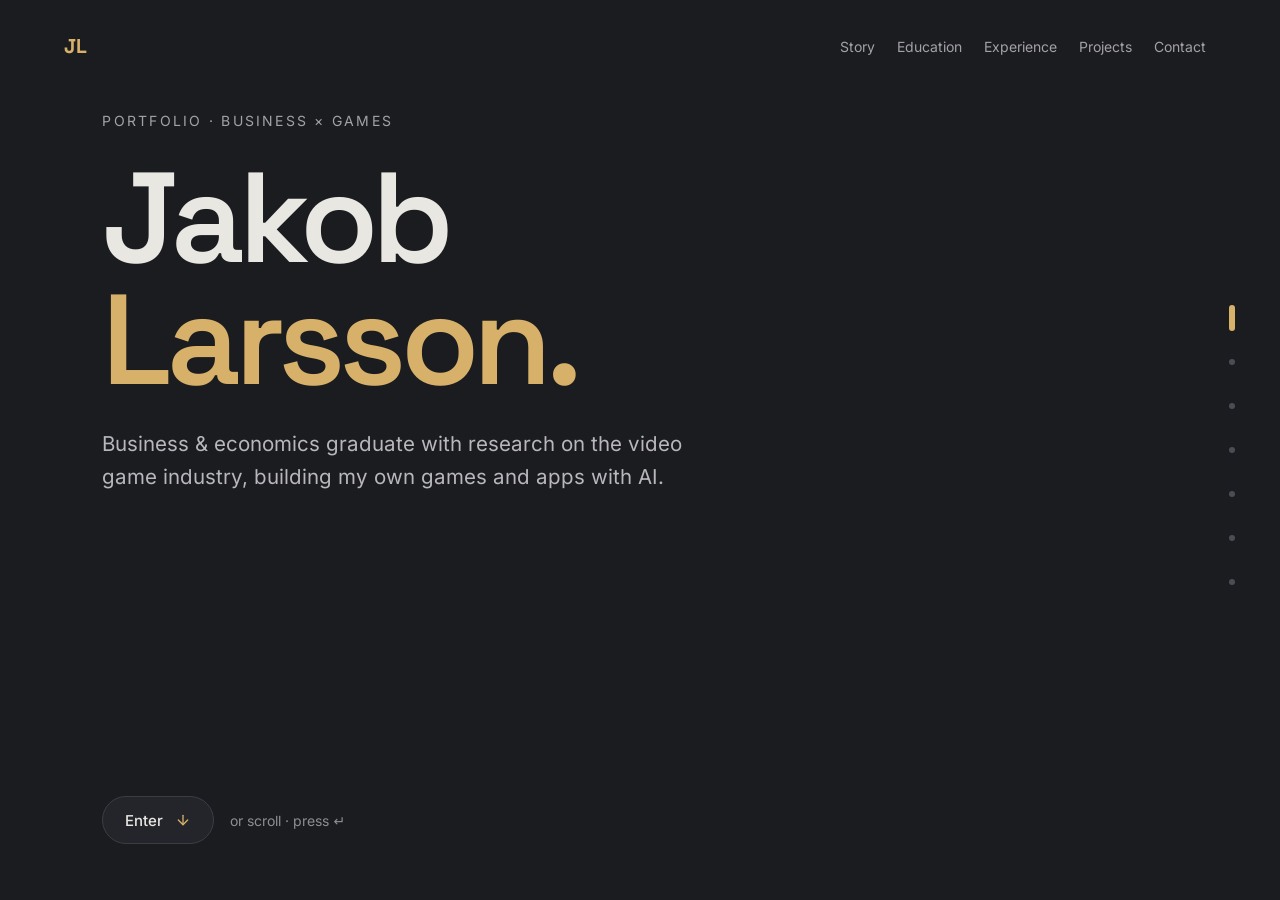
==== portfolio.html @ 7e0cc9ab "deploy: publish runtime website" ====
<!doctype html>
<html lang="en">
<head>
<meta charset="utf-8">
<meta name="viewport" content="width=device-width, initial-scale=1">
<meta name="description" content="Jakob Larsson — Business, economics and games. Research, experience and AI-assisted game and app projects.">
<title>Jakob Larsson — Portfolio</title>
<link rel="icon" href="data:,">
<script>if(new URLSearchParams(location.search).get('from')==='game'||location.hash==='#from-game')document.documentElement.classList.add('from-game');</script>
<link rel="stylesheet" href="./css/portfolio.css">
<script type="module" src="./js/portfolio.js"></script>
</head>
<body>
<main class="pf-root" id="portfolio" tabindex="-1" aria-label="Jakob Larsson portfolio">

<header style="position: absolute; top: 0; left: 0; right: 0; z-index: 3; display: flex; justify-content: space-between; align-items: center; flex-wrap: wrap; gap: 8px 16px; padding: 24px clamp(24px, 5vw, 72px); background: linear-gradient(#1B1C20 55%, rgba(27,28,32,0))">
<button class="pf-nav" data-go="0" aria-label="Go to homepage" style="background: none; border: 0; padding: 8px 0; min-height: 44px; cursor: pointer; font-family: 'Space Grotesk', sans-serif; font-weight: 700; font-size: 20px; letter-spacing: -0.02em; color: #D7B06A">JL</button>
<nav style="display: flex; gap: 2px; flex-wrap: wrap">

<button class="pf-nav" data-go="1" style="background: none; border: 0; padding: 12px 10px; min-height: 44px; cursor: pointer; font-family: Inter, sans-serif; font-size: 14px; color: #A3A1A8; transition: color .3s">Story</button>

<button class="pf-nav" data-go="2" style="background: none; border: 0; padding: 12px 10px; min-height: 44px; cursor: pointer; font-family: Inter, sans-serif; font-size: 14px; color: #A3A1A8; transition: color .3s">Education</button>

<button class="pf-nav" data-go="4" style="background: none; border: 0; padding: 12px 10px; min-height: 44px; cursor: pointer; font-family: Inter, sans-serif; font-size: 14px; color: #A3A1A8; transition: color .3s">Experience</button>

<button class="pf-nav" data-go="5" style="background: none; border: 0; padding: 12px 10px; min-height: 44px; cursor: pointer; font-family: Inter, sans-serif; font-size: 14px; color: #A3A1A8; transition: color .3s">Projects</button>

<button class="pf-nav" data-go="6" style="background: none; border: 0; padding: 12px 10px; min-height: 44px; cursor: pointer; font-family: Inter, sans-serif; font-size: 14px; color: #A3A1A8; transition: color .3s">Contact</button>

</nav>
</header>

<div style="position: absolute; right: clamp(8px, 2vw, 32px); top: 50%; transform: translateY(-50%); z-index: 3; display: flex; flex-direction: column">

<button class="pf-dot" aria-label="Go to Home" data-go="0" style="width: 44px; height: 44px; background: none; border: 0; cursor: pointer; display: flex; align-items: center; justify-content: center; padding: 0">
<span style="display: block; width: 6px; border-radius: 3px; height: 26px; background: #D7B06A; transition: height .4s ease, background .4s ease"></span>
</button>

<button class="pf-dot" aria-label="Go to My story" data-go="1" style="width: 44px; height: 44px; background: none; border: 0; cursor: pointer; display: flex; align-items: center; justify-content: center; padding: 0">
<span style="display: block; width: 6px; border-radius: 3px; height: 6px; background: #4A4D55; transition: height .4s ease, background .4s ease"></span>
</button>

<button class="pf-dot" aria-label="Go to Education" data-go="2" style="width: 44px; height: 44px; background: none; border: 0; cursor: pointer; display: flex; align-items: center; justify-content: center; padding: 0">
<span style="display: block; width: 6px; border-radius: 3px; height: 6px; background: #4A4D55; transition: height .4s ease, background .4s ease"></span>
</button>

<button class="pf-dot" aria-label="Go to Bachelor’s thesis" data-go="3" style="width: 44px; height: 44px; background: none; border: 0; cursor: pointer; display: flex; align-items: center; justify-content: center; padding: 0">
<span style="display: block; width: 6px; border-radius: 3px; height: 6px; background: #4A4D55; transition: height .4s ease, background .4s ease"></span>
</button>

<button class="pf-dot" aria-label="Go to Experience" data-go="4" style="width: 44px; height: 44px; background: none; border: 0; cursor: pointer; display: flex; align-items: center; justify-content: center; padding: 0">
<span style="display: block; width: 6px; border-radius: 3px; height: 6px; background: #4A4D55; transition: height .4s ease, background .4s ease"></span>
</button>

<button class="pf-dot" aria-label="Go to Projects" data-go="5" style="width: 44px; height: 44px; background: none; border: 0; cursor: pointer; display: flex; align-items: center; justify-content: center; padding: 0">
<span style="display: block; width: 6px; border-radius: 3px; height: 6px; background: #4A4D55; transition: height .4s ease, background .4s ease"></span>
</button>

<button class="pf-dot" aria-label="Go to Contact" data-go="6" style="width: 44px; height: 44px; background: none; border: 0; cursor: pointer; display: flex; align-items: center; justify-content: center; padding: 0">
<span style="display: block; width: 6px; border-radius: 3px; height: 6px; background: #4A4D55; transition: height .4s ease, background .4s ease"></span>
</button>

</div>

<div class="pf-track" style="position: absolute; inset: 0; transform: translateY(0%); transition: transform 1s cubic-bezier(.77,0,.18,1)">

<!-- 0 · INTRO -->
<section
id="home" data-section="0" aria-label="Home" style="height: 100vh; box-sizing: border-box; display: flex; flex-direction: column; justify-content: center; padding: 112px clamp(24px, 8vw, 140px) 56px">
<div class="pf-reveal" style="display: flex; flex-direction: column; gap: 28px; max-width: 980px; opacity: 1; transform: translateY(0px); transition: opacity .8s ease .35s, transform .8s ease .35s">
<p style="margin: 0; font-size: 14px; letter-spacing: .16em; text-transform: uppercase; color: #A3A1A8">Portfolio · Business × Games</p>
<h1 style="margin: 0; font-family: 'Space Grotesk', sans-serif; font-weight: 600; font-size: clamp(56px, 10vw, 140px); line-height: .95; letter-spacing: -0.045em; color: #E9E7E2">Jakob<br><span style="color: #D7B06A">Larsson.</span></h1>
<p style="margin: 0; max-width: 640px; font-size: clamp(17px, 1.6vw, 21px); line-height: 1.6; color: #B9B7BE">Business &amp; economics graduate with research on the video game industry, building my own games and apps with AI.</p>
</div>
<div style="margin-top: auto; padding-top: 48px; display: flex; align-items: center; gap: 16px; flex-wrap: wrap">
<button class="pf-btn" data-next style="display: inline-flex; align-items: center; gap: 12px; min-height: 48px; padding: 0 22px; border-radius: 999px; border: 1px solid #3A3D45; background: #23252A; color: #E9E7E2; font-family: Inter, sans-serif; font-size: 15px; font-weight: 500; cursor: pointer; transition: border-color .25s">
Enter
<svg class="pf-bob" width="16" height="16" viewBox="0 0 24 24" fill="none" stroke="currentColor" stroke-width="2" stroke-linecap="round" stroke-linejoin="round" aria-hidden="true" style="color: #D7B06A"><path d="M12 5v14"></path><path d="m19 12-7 7-7-7"></path></svg>
</button>
<span style="font-size: 14px; color: #8E8C94">or scroll · press ↵</span>
</div>
</section>

<!-- 1 · MY STORY -->
<section
id="story" data-section="1" aria-label="My story" style="height: 100vh; box-sizing: border-box; overflow-y: auto; display: flex; flex-direction: column; justify-content: center; padding: 112px clamp(24px, 8vw, 140px) 56px">
<div class="pf-reveal" style="display: grid; grid-template-columns: repeat(auto-fit, minmax(min(100%, 300px), 1fr)); gap: clamp(40px, 6vw, 96px); max-width: 1180px; opacity: 0; transform: translateY(40px); transition: opacity .8s ease .45s, transform .8s ease .45s">
<div style="display: flex; flex-direction: column; gap: 22px">
<p style="margin: 0; font-size: 14px; letter-spacing: .16em; text-transform: uppercase; color: #D7B06A">01 — My story</p>
<h2 style="margin: 0; font-family: 'Space Grotesk', sans-serif; font-weight: 600; font-size: clamp(34px, 4.2vw, 56px); line-height: 1.08; letter-spacing: -0.03em">Curious about games. <span style="color: #D7B06A">Fascinated by the business behind them.</span></h2>
<p style="margin: 0; font-size: 17px; line-height: 1.7; color: #B9B7BE">I’ve been passionate about video games for as long as I can remember. Over time, that passion grew into a curiosity about the industry itself: why games succeed, how their business models work, and what keeps players engaged.</p>
<p style="margin: 0; font-size: 17px; line-height: 1.7; color: #B9B7BE">That curiosity led me to study international business, research the games industry, and start developing my own projects using AI. Now I’m looking to bring those interests together professionally.</p>
</div>
<div style="display: flex; flex-direction: column; gap: 14px; justify-content: center">
<span style="font-size: 13px; letter-spacing: .08em; text-transform: uppercase; color: #8E8C94">The questions that drive me</span>
<div style="display: flex; flex-direction: column">
<div style="display: flex; gap: 18px; align-items: baseline; padding: 22px 0; border-top: 1px solid #2E3036"><span style="font-family: 'Space Grotesk', sans-serif; font-size: 15px; color: #D7B06A; width: 28px; flex: none">01</span><span style="font-family: 'Space Grotesk', sans-serif; font-size: clamp(20px, 2vw, 26px); font-weight: 500; letter-spacing: -0.01em">Why do games succeed?</span></div>
<div style="display: flex; gap: 18px; align-items: baseline; padding: 22px 0; border-top: 1px solid #2E3036"><span style="font-family: 'Space Grotesk', sans-serif; font-size: 15px; color: #D7B06A; width: 28px; flex: none">02</span><span style="font-family: 'Space Grotesk', sans-serif; font-size: clamp(20px, 2vw, 26px); font-weight: 500; letter-spacing: -0.01em">How do their business models work?</span></div>
<div style="display: flex; gap: 18px; align-items: baseline; padding: 22px 0; border-top: 1px solid #2E3036; border-bottom: 1px solid #2E3036"><span style="font-family: 'Space Grotesk', sans-serif; font-size: 15px; color: #D7B06A; width: 28px; flex: none">03</span><span style="font-family: 'Space Grotesk', sans-serif; font-size: clamp(20px, 2vw, 26px); font-weight: 500; letter-spacing: -0.01em">What keeps players engaged?</span></div>
</div>
</div>
</div>
</section>

<!-- 2 · EDUCATION -->
<section
id="education" data-section="2" aria-label="Education" style="height: 100vh; box-sizing: border-box; overflow-y: auto; display: flex; flex-direction: column; justify-content: center; padding: 112px clamp(24px, 8vw, 140px) 56px">
<div class="pf-reveal" style="display: flex; flex-direction: column; gap: 40px; max-width: 1180px; width: 100%; opacity: 0; transform: translateY(40px); transition: opacity .8s ease .45s, transform .8s ease .45s">
<div style="display: flex; flex-direction: column; gap: 16px">
<p style="margin: 0; font-size: 14px; letter-spacing: .16em; text-transform: uppercase; color: #D7B06A">02 — Education</p>
<h2 style="margin: 0; font-family: 'Space Grotesk', sans-serif; font-weight: 600; font-size: clamp(36px, 4.6vw, 60px); line-height: 1.05; letter-spacing: -0.03em">Business foundations. <span style="color: #D7B06A">A gaming perspective.</span></h2>
</div>
<div style="display: grid; grid-template-columns: repeat(auto-fit, minmax(min(100%, 270px), 1fr)); gap: 20px">

<div style="display: flex; flex-direction: column; gap: 14px; padding: 28px; border-radius: 16px; border: 1px solid #2E3036; background: #212328">
<div style="display: flex; justify-content: space-between; align-items: flex-start; gap: 12px">
<span style="display: flex; align-items: center; justify-content: center; width: 56px; height: 56px; border-radius: 12px; background: #FFFFFF; box-sizing: border-box"><img src="./assets/portfolio/gothenburg-logo.webp" alt="School of Business, Economics and Law" style="display: block; height: 50px; width: auto"></span>
<span style="font-size: 13px; color: #8E8C94">2023 – 2026</span>
</div>
<div style="display: flex; flex-direction: column; gap: 6px">
<span style="font-family: 'Space Grotesk', sans-serif; font-size: 22px; font-weight: 600; letter-spacing: -0.02em; line-height: 1.2">BSc in Business &amp; Economics</span>
<span style="font-size: 15px; line-height: 1.5; color: #B9B7BE">School of Business, Economics and Law, University of Gothenburg</span>
</div>
<div style="display: flex; flex-wrap: wrap; gap: 8px">
<span style="padding: 6px 12px; border-radius: 999px; border: 1px solid #3A3D45; font-size: 13px">Business Administration</span>
<span style="padding: 6px 12px; border-radius: 999px; border: 1px solid #3A3D45; font-size: 13px">International Business</span>
</div>
<div style="margin-top: auto; display: flex; flex-direction: column; gap: 4px; padding-top: 14px; border-top: 1px solid #2E3036">
<span style="font-size: 14px; font-weight: 500; color: #D7B06A">Triple Crown accredited</span>
<span style="font-size: 13px; color: #8E8C94">EQUIS · AACSB · AMBA</span>
</div>
</div>

<div style="display: flex; flex-direction: column; gap: 14px; padding: 28px; border-radius: 16px; border: 1px solid #2E3036; background: #212328">
<div style="display: flex; justify-content: space-between; align-items: flex-start; gap: 12px">
<img src="./assets/portfolio/south-carolina-logo.webp" alt="University of South Carolina" style="display: block; width: 56px; height: 56px; border-radius: 12px">
<span style="font-size: 13px; color: #8E8C94">2025 · Exchange</span>
</div>
<div style="display: flex; flex-direction: column; gap: 6px">
<span style="font-family: 'Space Grotesk', sans-serif; font-size: 22px; font-weight: 600; letter-spacing: -0.02em; line-height: 1.2">International Exchange</span>
<span style="font-size: 15px; line-height: 1.5; color: #B9B7BE">Darla Moore School of Business, University of South Carolina</span>
</div>
<div style="display: flex; flex-wrap: wrap; gap: 8px">
<span style="padding: 6px 12px; border-radius: 999px; border: 1px solid #3A3D45; font-size: 13px">GPA 4.0 / 4.0</span>
</div>
<div style="margin-top: auto; display: flex; flex-direction: column; gap: 4px; padding-top: 14px; border-top: 1px solid #2E3036">
<span style="font-size: 14px; font-weight: 500; color: #D7B06A">#1 in undergraduate international business</span>
<span style="font-size: 13px; color: #8E8C94">U.S. News &amp; World Report</span>
</div>
</div>

<div style="display: flex; flex-direction: column; gap: 14px; padding: 28px; border-radius: 16px; border: 1px solid #2E3036; background: #212328">
<div style="display: flex; justify-content: space-between; align-items: flex-start; gap: 12px">
<img src="./assets/portfolio/lund-logo.webp" alt="LTH, Faculty of Engineering, Lund University" style="display: block; width: 56px; height: 56px; border-radius: 12px">
<span style="font-size: 13px; color: #8E8C94">2026</span>
</div>
<div style="display: flex; flex-direction: column; gap: 6px">
<span style="font-family: 'Space Grotesk', sans-serif; font-size: 22px; font-weight: 600; letter-spacing: -0.02em; line-height: 1.2">Programming in Python</span>
<span style="font-size: 15px; line-height: 1.5; color: #B9B7BE">LTH, Lund University</span>
</div>
<div style="display: flex; flex-wrap: wrap; gap: 8px">
<span style="padding: 6px 12px; border-radius: 999px; border: 1px solid #3A3D45; font-size: 13px">5 ECTS</span>
</div>
<div style="margin-top: auto; display: flex; flex-direction: column; gap: 4px; padding-top: 14px; border-top: 1px solid #2E3036">
<span style="font-size: 14px; font-weight: 500; color: #D7B06A">Additional studies</span>
<span style="font-size: 13px; color: #8E8C94">Distance course</span>
</div>
</div>

</div>
<button class="pf-btn" data-next style="align-self: flex-start; display: inline-flex; align-items: center; gap: 12px; min-height: 48px; padding: 0 22px; border-radius: 999px; border: 1px solid #3A3D45; background: #23252A; color: #E9E7E2; font-family: Inter, sans-serif; font-size: 15px; font-weight: 500; cursor: pointer; transition: border-color .25s">
View my bachelor’s thesis
<svg class="pf-bob" width="16" height="16" viewBox="0 0 24 24" fill="none" stroke="currentColor" stroke-width="2" stroke-linecap="round" stroke-linejoin="round" aria-hidden="true" style="color: #D7B06A"><path d="M12 5v14"></path><path d="m19 12-7 7-7-7"></path></svg>
</button>
</div>
</section>

<!-- 3 · BACHELOR'S THESIS -->
<section
id="thesis" data-section="3" aria-label="Bachelor’s thesis" style="height: 100vh; box-sizing: border-box; overflow-y: auto; display: flex; flex-direction: column; justify-content: center; padding: 112px clamp(24px, 8vw, 140px) 56px">
<div class="pf-reveal" style="display: flex; flex-wrap: wrap; align-items: center; gap: clamp(40px, 6vw, 96px); max-width: 1180px; opacity: 0; transform: translateY(40px); transition: opacity .8s ease .45s, transform .8s ease .45s">

<a class="pf-doc" href="./assets/docs/jakob-larsson-thesis.pdf" target="_blank" rel="noopener" aria-label="Open the thesis PDF" style="flex: 0 1 370px; min-width: 240px; position: relative; display: block; aspect-ratio: 1 / 1.414; text-decoration: none; margin: 0 auto 32px">
<span aria-hidden="true" style="position: absolute; inset: 0; border-radius: 6px; background: #3A3C43; transform: rotate(-6deg) translate(-14px, 8px)"></span>
<img src="./assets/portfolio/thesis-page.webp" alt="" aria-hidden="true" style="position: absolute; inset: 0; width: 100%; height: 100%; object-fit: cover; border-radius: 4px; transform: rotate(3deg) translate(12px, 4px); filter: brightness(.82)">
<img class="pf-page" src="./assets/portfolio/thesis-cover.webp" alt="Cover page of the thesis" style="position: absolute; inset: 0; width: 100%; height: 100%; object-fit: cover; border-radius: 4px; box-shadow: 0 30px 60px rgba(0,0,0,.45); transition: transform .45s cubic-bezier(.2,.8,.2,1)">
<span class="pf-open" style="position: absolute; left: 50%; bottom: -22px; transform: translateX(-50%); display: inline-flex; align-items: center; gap: 8px; white-space: nowrap; min-height: 40px; padding: 0 16px; border-radius: 999px; background: #26282E; border: 1px solid #3A3D45; color: #E9E7E2; font-size: 13px; font-weight: 500">Open PDF <span style="color: #D7B06A">↗</span></span>
</a>

<div style="flex: 1 1 420px; min-width: 0; display: flex; flex-direction: column; gap: 18px">
<p style="margin: 0; font-size: 14px; letter-spacing: .16em; text-transform: uppercase; color: #D7B06A">03 — Bachelor’s thesis</p>
<h2 style="margin: 0; font-family: 'Space Grotesk', sans-serif; font-weight: 600; font-size: clamp(26px, 2.8vw, 38px); line-height: 1.14; letter-spacing: -0.025em">The Strategic Importance of Product Adaptation in the Video Game Industry</h2>
<p style="margin: 0; font-family: 'Space Grotesk', sans-serif; font-size: 18px; line-height: 1.5; color: #D7B06A">How do video game companies balance globally standardized products with the different preferences, regulations and expectations of international markets?</p>
<div style="display: flex; flex-direction: column; padding-top: 4px">
<div style="display: flex; flex-direction: column; gap: 5px; padding: 15px 0; border-top: 1px solid #2E3036">
<span style="font-size: 16px; font-weight: 600">Global products, local adjustments.</span>
<span style="font-size: 14px; line-height: 1.6; color: #B9B7BE">Rather than developing fundamentally different games for each market, companies tend to adapt localization, monetization, marketing and selected content.</span>
</div>
<div style="display: flex; flex-direction: column; gap: 5px; padding: 15px 0; border-top: 1px solid #2E3036">
<span style="font-size: 16px; font-weight: 600">More than translation.</span>
<span style="font-size: 14px; line-height: 1.6; color: #B9B7BE">Localization increasingly forms part of broader product strategy, influenced by consumer preferences, player engagement and ongoing development.</span>
</div>
<div style="display: flex; flex-direction: column; gap: 5px; padding: 15px 0; border-top: 1px solid #2E3036; border-bottom: 1px solid #2E3036">
<span style="font-size: 16px; font-weight: 600">A constantly evolving process.</span>
<span style="font-size: 14px; line-height: 1.6; color: #B9B7BE">Regulatory requirements, platform ecosystems and changing player behavior make international adaptation an ongoing challenge.</span>
</div>
</div>
<div style="display: flex; flex-wrap: wrap; gap: 10px 28px; font-size: 13px; line-height: 1.5">
<span style="display: flex; flex-direction: column; gap: 2px"><span style="color: #8E8C94">Co-author</span><span style="color: #D3D1D6">Axel Abrahamsson</span></span>
<span style="display: flex; flex-direction: column; gap: 2px"><span style="color: #8E8C94">Method</span><span style="color: #D3D1D6">10 industry interviews</span></span>
<span style="display: flex; flex-direction: column; gap: 2px"><span style="color: #8E8C94">Theory</span><span style="color: #D3D1D6">I-R framework · Localization</span></span>
<span style="display: flex; flex-direction: column; gap: 2px"><span style="color: #8E8C94">Published</span><span style="color: #D3D1D6">Spring 2026</span></span>
</div>
</div>

</div>
</section>

<!-- 4 · EXPERIENCE -->
<section
id="experience" data-section="4" aria-label="Experience" style="height: 100vh; box-sizing: border-box; overflow-y: auto; display: flex; flex-direction: column; justify-content: center; padding: 112px clamp(24px, 8vw, 140px) 56px">
<div class="pf-reveal" style="display: flex; flex-direction: column; gap: 36px; max-width: 1180px; width: 100%; opacity: 0; transform: translateY(40px); transition: opacity .8s ease .45s, transform .8s ease .45s">
<div style="display: grid; grid-template-columns: repeat(auto-fit, minmax(min(100%, 300px), 1fr)); gap: 20px clamp(32px, 5vw, 72px); align-items: end">
<div style="display: flex; flex-direction: column; gap: 16px">
<p style="margin: 0; font-size: 14px; letter-spacing: .16em; text-transform: uppercase; color: #D7B06A">04 — Experience</p>
<h2 style="margin: 0; font-family: 'Space Grotesk', sans-serif; font-weight: 600; font-size: clamp(36px, 4.6vw, 60px); line-height: 1.05; letter-spacing: -0.03em">From analysis <span style="color: #D7B06A">to execution.</span></h2>
</div>
<p style="margin: 0; font-size: 16px; line-height: 1.7; color: #B9B7BE">My experience spans business consulting projects, sales, administration and operational monitoring. Across these roles, I’ve worked with market research, strategic recommendations, customer relationships and practical problem-solving.</p>
</div>
<div style="display: grid; grid-template-columns: repeat(auto-fit, minmax(min(100%, 300px), 1fr)); gap: clamp(32px, 5vw, 72px)">
<div style="display: flex; flex-direction: column">
<span style="font-size: 13px; letter-spacing: .08em; text-transform: uppercase; color: #8E8C94; padding-bottom: 12px">Selected business projects</span>
<div style="display: flex; flex-direction: column; gap: 6px; padding: 18px 0; border-top: 1px solid #2E3036">
<span style="font-size: 17px; font-weight: 600">Product Launch Campaign — Breakthru Beverage</span>
<span style="font-size: 13px; color: #D7B06A">University consulting project · 2025</span>
<span style="font-size: 15px; line-height: 1.6; color: #B9B7BE">Analyzed target customers and competitive positioning for a new product launch in South Carolina. Developed a marketing campaign and presented go-to-market recommendations based on local market conditions.</span>
</div>
<div style="display: flex; flex-direction: column; gap: 6px; padding: 18px 0; border-top: 1px solid #2E3036; border-bottom: 1px solid #2E3036">
<span style="font-size: 17px; font-weight: 600">Risk Management Analysis — University of South Carolina</span>
<span style="font-size: 13px; color: #D7B06A">University consulting project · 2025</span>
<span style="font-size: 15px; line-height: 1.6; color: #B9B7BE">Led a risk assessment project for a university building, coordinating the analysis and delivering a written report with recommendations.</span>
</div>
</div>
<div style="display: flex; flex-direction: column">
<span style="font-size: 13px; letter-spacing: .08em; text-transform: uppercase; color: #8E8C94; padding-bottom: 12px">Professional experience</span>
<div style="display: flex; flex-direction: column; gap: 6px; padding: 18px 0; border-top: 1px solid #2E3036">
<span style="font-size: 17px; font-weight: 600">Administrator — Skåne University Hospital</span>
<span style="font-size: 15px; line-height: 1.6; color: #B9B7BE">Supported daily operations at the Eye Clinic in Malmö, managing administrative responsibilities and interacting with patients in sometimes challenging situations.</span>
</div>
<div style="display: flex; flex-direction: column; gap: 6px; padding: 18px 0; border-top: 1px solid #2E3036">
<span style="font-size: 17px; font-weight: 600">Sales Manager — Candell UF</span>
<span style="font-size: 15px; line-height: 1.6; color: #B9B7BE">Managed customer acquisition, relationships, pricing and sales tracking in a student-run business. The company received the Annual Report of the Year award in Skåne.</span>
</div>
<div style="display: flex; flex-direction: column; gap: 6px; padding: 18px 0; border-top: 1px solid #2E3036; border-bottom: 1px solid #2E3036">
<span style="font-size: 17px; font-weight: 600">Instrument Controller — Siemens Healthineers</span>
<span style="font-size: 15px; line-height: 1.6; color: #B9B7BE">Monitored medical instruments through remote systems, identifying and reporting operational deviations.</span>
</div>
</div>
</div>
</div>
</section>

<!-- 5 · PROJECTS -->
<section
id="projects" data-section="5" aria-label="Projects" style="height: 100vh; box-sizing: border-box; overflow-y: auto; display: flex; flex-direction: column; justify-content: center; padding: 112px clamp(24px, 8vw, 140px) 56px">
<div class="pf-reveal" style="display: flex; flex-direction: column; gap: 36px; max-width: 1240px; width: 100%; opacity: 0; transform: translateY(40px); transition: opacity .8s ease .45s, transform .8s ease .45s">
<div style="display: grid; grid-template-columns: repeat(auto-fit, minmax(min(100%, 300px), 1fr)); gap: 20px clamp(32px, 5vw, 72px); align-items: end">
<div style="display: flex; flex-direction: column; gap: 16px">
<p style="margin: 0; font-size: 14px; letter-spacing: .16em; text-transform: uppercase; color: #D7B06A">05 — Projects &amp; creations</p>
<h2 style="margin: 0; font-family: 'Space Grotesk', sans-serif; font-weight: 600; font-size: clamp(34px, 4.2vw, 56px); line-height: 1.05; letter-spacing: -0.03em">Ideas into playable <span style="color: #D7B06A">and practical projects.</span></h2>
</div>
<p style="margin: 0; font-size: 16px; line-height: 1.7; color: #B9B7BE">I’ve been exploring how AI-assisted development can turn ideas into working products. Rather than approaching these as a traditional programmer, I’ve focused on concept development, design decisions, guiding AI coding agents, testing and iteration.</p>
</div>
<div style="display: grid; grid-template-columns: repeat(auto-fit, minmax(min(100%, 240px), 1fr)); gap: 18px">

<button class="pf-card" data-project="0" style="display: flex; flex-direction: column; align-items: flex-start; text-align: left; gap: 0; padding: 0; border-radius: 16px; border: 1px solid #2E3036; background: #212328; color: #E9E7E2; font-family: Inter, sans-serif; cursor: pointer; overflow: hidden; transition: border-color .25s, background .25s">
<img loading="lazy" decoding="async" src="./assets/portfolio/roblox-class-lineup.webp" alt="" style="display: block; width: 100%; aspect-ratio: 16 / 9; object-fit: cover; object-position: center top; background: #2A2C32; border-bottom: 1px solid #2E3036">
<span style="display: flex; flex-direction: column; gap: 8px; padding: 20px 22px 22px">
<span style="font-size: 13px; color: #8E8C94">Multiplayer RPG prototype · Roblox Studio</span>
<span style="font-family: 'Space Grotesk', sans-serif; font-size: 22px; font-weight: 600; letter-spacing: -0.02em; line-height: 1.2">Roblox Dungeon Crawler</span>
<span style="font-size: 14px; line-height: 1.6; color: #B9B7BE">A co-op dungeon crawler built around distinct combat roles and challenging bosses.</span>
<span style="padding-top: 6px; font-size: 14px; font-weight: 500; color: #D7B06A">See more <span class="pf-arrow">→</span></span>
</span>
</button>

<button class="pf-card" data-project="1" style="display: flex; flex-direction: column; align-items: flex-start; text-align: left; gap: 0; padding: 0; border-radius: 16px; border: 1px solid #2E3036; background: #212328; color: #E9E7E2; font-family: Inter, sans-serif; cursor: pointer; overflow: hidden; transition: border-color .25s, background .25s">
<img loading="lazy" decoding="async" src="./assets/portfolio/story-start.webp" alt="" style="display: block; width: 100%; aspect-ratio: 16 / 9; object-fit: cover; object-position: center top; background: #2A2C32; border-bottom: 1px solid #2E3036">
<span style="display: flex; flex-direction: column; gap: 8px; padding: 20px 22px 22px">
<span style="font-size: 13px; color: #8E8C94">Interactive CV game · JavaScript</span>
<span style="font-family: 'Space Grotesk', sans-serif; font-size: 22px; font-weight: 600; letter-spacing: -0.02em; line-height: 1.2">The Story of Jakob</span>
<span style="font-size: 14px; line-height: 1.6; color: #B9B7BE">A browser platformer that turns my education and experience into a playable story.</span>
<span style="padding-top: 6px; font-size: 14px; font-weight: 500; color: #D7B06A">See more <span class="pf-arrow">→</span></span>
</span>
</button>

<button class="pf-card" data-project="2" style="display: flex; flex-direction: column; align-items: flex-start; text-align: left; gap: 0; padding: 0; border-radius: 16px; border: 1px solid #2E3036; background: #212328; color: #E9E7E2; font-family: Inter, sans-serif; cursor: pointer; overflow: hidden; transition: border-color .25s, background .25s">
<img loading="lazy" decoding="async" src="./assets/portfolio/day-by-day-today.webp" alt="" style="display: block; width: 100%; aspect-ratio: 16 / 9; object-fit: cover; object-position: center top; background: #2A2C32; border-bottom: 1px solid #2E3036">
<span style="display: flex; flex-direction: column; gap: 8px; padding: 20px 22px 22px">
<span style="font-size: 13px; color: #8E8C94">Personal planning web app</span>
<span style="font-family: 'Space Grotesk', sans-serif; font-size: 22px; font-weight: 600; letter-spacing: -0.02em; line-height: 1.2">Day by Day</span>
<span style="font-size: 14px; line-height: 1.6; color: #B9B7BE">Exploring how AI and automation can simplify everyday planning.</span>
<span style="padding-top: 6px; font-size: 14px; font-weight: 500; color: #D7B06A">See more <span class="pf-arrow">→</span></span>
</span>
</button>

<button class="pf-card" data-project="3" style="display: flex; flex-direction: column; align-items: flex-start; text-align: left; gap: 0; padding: 0; border-radius: 16px; border: 1px solid #2E3036; background: #212328; color: #E9E7E2; font-family: Inter, sans-serif; cursor: pointer; overflow: hidden; transition: border-color .25s, background .25s">
<img loading="lazy" decoding="async" src="./assets/portfolio/formation-battlefield.webp" alt="" style="display: block; width: 100%; aspect-ratio: 16 / 9; object-fit: cover; object-position: center top; background: #2A2C32; border-bottom: 1px solid #2E3036">
<span style="display: flex; flex-direction: column; gap: 8px; padding: 20px 22px 22px">
<span style="font-size: 13px; color: #8E8C94">Tower defense game · Godot</span>
<span style="font-family: 'Space Grotesk', sans-serif; font-size: 22px; font-weight: 600; letter-spacing: -0.02em; line-height: 1.2">Formation Defense</span>
<span style="font-size: 14px; line-height: 1.6; color: #B9B7BE">A strategy prototype built around troop formations, classes and abilities.</span>
<span style="padding-top: 6px; font-size: 14px; font-weight: 500; color: #D7B06A">See more <span class="pf-arrow">→</span></span>
</span>
</button>

</div>
</div>
</section>

<!-- 6 · CONTACT -->
<section
id="contact" data-section="6" aria-label="Contact" style="height: 100vh; box-sizing: border-box; overflow-y: auto; display: flex; flex-direction: column; justify-content: center; padding: 112px clamp(24px, 8vw, 140px) 56px">
<div class="pf-reveal" style="display: grid; grid-template-columns: repeat(auto-fit, minmax(min(100%, 320px), 1fr)); gap: clamp(40px, 6vw, 96px); max-width: 1180px; width: 100%; opacity: 0; transform: translateY(40px); transition: opacity .8s ease .45s, transform .8s ease .45s">
<div style="display: flex; flex-direction: column; gap: 22px">
<p style="margin: 0; font-size: 14px; letter-spacing: .16em; text-transform: uppercase; color: #D7B06A">06 — Contact</p>
<h2 style="margin: 0; font-family: 'Space Grotesk', sans-serif; font-weight: 600; font-size: clamp(44px, 6vw, 84px); line-height: 1; letter-spacing: -0.04em">The next <span style="color: #D7B06A">chapter.</span></h2>
<p style="margin: 0; font-size: 17px; line-height: 1.7; color: #B9B7BE">I’m looking for opportunities to combine my business background with my passion for the video game industry.</p>
<div style="display: flex; flex-wrap: wrap; gap: 10px">
<span style="padding: 9px 15px; border-radius: 999px; border: 1px solid #34363D; font-size: 14px">Market research</span>
<span style="padding: 9px 15px; border-radius: 999px; border: 1px solid #34363D; font-size: 14px">Business analysis</span>
<span style="padding: 9px 15px; border-radius: 999px; border: 1px solid #34363D; font-size: 14px">Publishing</span>
<span style="padding: 9px 15px; border-radius: 999px; border: 1px solid #34363D; font-size: 14px">Strategy</span>
<span style="padding: 9px 15px; border-radius: 999px; border: 1px solid #34363D; font-size: 14px">Product</span>
</div>
<p style="margin: 0; font-size: 16px; line-height: 1.7; color: #B9B7BE">For spring 2027, I’m exploring opportunities to contribute before my planned master’s studies in the autumn. Whether there’s a suitable opportunity or simply a chance to exchange ideas about the industry, I’d be happy to connect.</p>
</div>
<div style="display: flex; flex-direction: column; justify-content: center">
<div style="display: flex; flex-direction: column; gap: 28px; padding: clamp(28px, 3vw, 40px); border-radius: 20px; background: #212328; border: 1px solid #2E3036">
<span style="font-family: 'Space Grotesk', sans-serif; font-size: clamp(30px, 3.2vw, 44px); font-weight: 600; letter-spacing: -0.03em">Let’s talk.</span>
<div style="display: flex; flex-direction: column; gap: 6px">
<span style="font-size: 13px; letter-spacing: .08em; text-transform: uppercase; color: #8E8C94">Email</span>
<a href="mailto:jakob.h.larsson@hotmail.com" style="font-family: 'Space Grotesk', sans-serif; font-size: clamp(18px, 1.9vw, 24px); font-weight: 500; text-decoration: none; color: #D7B06A; word-break: break-all">jakob.h.larsson@hotmail.com</a>
</div>
<div style="display: flex; gap: 12px; flex-wrap: wrap">
<a class="pf-btn" href="https://www.linkedin.com/in/jakob-larsson-434626279/" target="_blank" rel="noopener" style="display: inline-flex; align-items: center; gap: 8px; min-height: 48px; padding: 0 20px; border-radius: 999px; border: 1px solid #3A3D45; color: #E9E7E2; text-decoration: none; font-size: 15px; transition: border-color .25s">LinkedIn <span style="color: #D7B06A">↗</span></a>
<a class="pf-btn" href="./assets/docs/jakob-larsson-cv.pdf" download style="display: inline-flex; align-items: center; gap: 8px; min-height: 48px; padding: 0 20px; border-radius: 999px; border: 1px solid #3A3D45; color: #E9E7E2; text-decoration: none; font-size: 15px; transition: border-color .25s">Download CV <span style="color: #D7B06A">↓</span></a>
</div>
<span style="font-size: 14px; color: #8E8C94">Hjärup, Sweden</span>
</div>
</div>
</div>
</section>

</div>

</main>
<div class="gi-root" id="game-intro" aria-label="Game complete" tabindex="-1" style="position: absolute; inset: 0; z-index: 50; box-sizing: border-box; display: flex; flex-direction: column; padding: 28px clamp(24px, 8vw, 140px) 40px; background: #16171A; color: #E9E7E2; font-family: Inter, system-ui, sans-serif; transform: translateY(0%); transition: transform 1.05s cubic-bezier(.77,0,.18,1)">

<div style="display: flex; justify-content: space-between; align-items: center; gap: 16px; flex-wrap: wrap; min-height: 44px">
<span style="font-family: 'Space Grotesk', sans-serif; font-weight: 700; font-size: 20px; letter-spacing: -0.02em; color: #D7B06A">JL</span>
<span style="font-family: Silkscreen, monospace; font-size: 12px; letter-spacing: .08em; color: #8E8C94">The Story of Jakob → Portfolio</span>
</div>

<div style="flex: 1; display: flex; flex-direction: column; justify-content: center; gap: 30px; max-width: 920px; padding: 40px 0">
<div class="gi-1" style="display: flex; flex-direction: column; gap: 14px">
<span style="font-family: Silkscreen, monospace; font-size: 14px; letter-spacing: .14em; color: #D7B06A">Game complete<span class="gi-caret">_</span></span>
<span class="gi-bar" style="display: block; width: 160px; height: 2px; background: #D7B06A"></span>
</div>
<h1 style="margin: 0; font-family: 'Space Grotesk', sans-serif; font-weight: 600; font-size: clamp(44px, 7.4vw, 104px); line-height: 1.02; letter-spacing: -0.04em">
<span class="gi-2" style="display: block; color: #A3A1A8">The game ends here.</span>
<span class="gi-3" style="display: block; color: #D7B06A">The real challenge begins.</span>
</h1>
<p class="gi-4" style="margin: 0; max-width: 620px; font-size: clamp(17px, 1.6vw, 20px); line-height: 1.65; color: #B9B7BE">You’ve seen the journey that brought me here. Now comes the next step: turning my passion for games and background in business into something real.</p>
<div class="gi-5" style="display: flex; align-items: center; gap: 18px; flex-wrap: wrap; padding-top: 6px">
<button class="gi-btn" id="explore-portfolio" style="display: inline-flex; align-items: center; gap: 12px; min-height: 52px; padding: 0 26px; border-radius: 999px; border: 0; background: #D7B06A; color: #1B1C20; font-family: Inter, sans-serif; font-size: 16px; font-weight: 600; cursor: pointer; transition: background .25s">
Explore my portfolio
<svg class="gi-arrow" width="16" height="16" viewBox="0 0 24 24" fill="none" stroke="currentColor" stroke-width="2.2" stroke-linecap="round" stroke-linejoin="round" aria-hidden="true"><path d="M12 5v14"></path><path d="m19 12-7 7-7-7"></path></svg>
</button>
<span style="font-size: 14px; color: #8E8C94">or scroll · press ↵</span>
</div>
</div>

<div style="display: flex; justify-content: space-between; align-items: center; gap: 16px; flex-wrap: wrap; padding-top: 20px; border-top: 1px solid #2A2C32; font-size: 13px; color: #8E8C94">
<span>Jakob Larsson · Business × Games</span>
<span style="font-family: Silkscreen, monospace; font-size: 11px; letter-spacing: .08em">Next: Portfolio</span>
</div>

</div>
<dialog id="project-dialog" class="pf-modal" aria-labelledby="project-title">
<div class="project-heading"><div><p id="project-kind" class="eyebrow"></p><h2 id="project-title"></h2><div id="project-description"></div></div><button class="pf-btn circle" data-close-project aria-label="Close project">×</button></div>
<div id="project-shots" class="project-shots"></div>
<p class="gallery-hint">Click a screenshot to enlarge it.</p>
<footer class="project-footer"><a id="play-game" class="pf-btn" href="./index.html" hidden>Play The Story of Jakob ↗</a><span>Esc to close</span></footer>
</dialog>
<dialog id="screenshot-dialog" class="screenshot-dialog" aria-label="Screenshot viewer">
<button class="pf-btn circle screenshot-close" data-close-screenshot aria-label="Close screenshot">×</button>
<img id="enlarged-screenshot" alt="">
<div class="screenshot-controls"><button class="pf-btn circle" id="previous-screenshot" aria-label="Previous screenshot">‹</button><span id="screenshot-caption" aria-live="polite"></span><button class="pf-btn circle" id="next-screenshot" aria-label="Next screenshot">›</button></div>
</dialog>
<noscript><style>.pf-root{height:auto!important;overflow:visible!important}.pf-track{position:static!important;transform:none!important}.pf-track>section{height:auto!important;min-height:100vh}.pf-reveal{opacity:1!important;transform:none!important}.gi-root{display:none!important}.from-game .pf-root{visibility:visible!important}</style><p>Please enable JavaScript to use section navigation and screenshot galleries. <a href="./assets/docs/jakob-larsson-cv.pdf">Download CV</a></p></noscript>
</body></html>
---- css/portfolio.css ----
@font-face {
  font-family: 'Inter';
  font-style: normal;
  font-weight: 400;
  font-display: swap;
  src: url("../assets/portfolio/inter-latin.woff2") format('woff2');
  unicode-range: U+0000-00FF, U+0131, U+0152-0153, U+02BB-02BC, U+02C6, U+02DA, U+02DC, U+0304, U+0308, U+0329, U+2000-206F, U+20AC, U+2122, U+2191, U+2193, U+2212, U+2215, U+FEFF, U+FFFD;
}
@font-face {
  font-family: 'Inter';
  font-style: normal;
  font-weight: 500;
  font-display: swap;
  src: url("../assets/portfolio/inter-latin.woff2") format('woff2');
  unicode-range: U+0000-00FF, U+0131, U+0152-0153, U+02BB-02BC, U+02C6, U+02DA, U+02DC, U+0304, U+0308, U+0329, U+2000-206F, U+20AC, U+2122, U+2191, U+2193, U+2212, U+2215, U+FEFF, U+FFFD;
}
@font-face {
  font-family: 'Inter';
  font-style: normal;
  font-weight: 600;
  font-display: swap;
  src: url("../assets/portfolio/inter-latin.woff2") format('woff2');
  unicode-range: U+0000-00FF, U+0131, U+0152-0153, U+02BB-02BC, U+02C6, U+02DA, U+02DC, U+0304, U+0308, U+0329, U+2000-206F, U+20AC, U+2122, U+2191, U+2193, U+2212, U+2215, U+FEFF, U+FFFD;
}
@font-face {
  font-family: 'Silkscreen';
  font-style: normal;
  font-weight: 400;
  font-display: swap;
  src: url("../assets/portfolio/silkscreen-latin.woff2") format('woff2');
  unicode-range: U+0000-00FF, U+0131, U+0152-0153, U+02BB-02BC, U+02C6, U+02DA, U+02DC, U+0304, U+0308, U+0329, U+2000-206F, U+20AC, U+2122, U+2191, U+2193, U+2212, U+2215, U+FEFF, U+FFFD;
}
@font-face {
  font-family: 'Space Grotesk';
  font-style: normal;
  font-weight: 400;
  font-display: swap;
  src: url("../assets/portfolio/space-grotesk-latin.woff2") format('woff2');
  unicode-range: U+0000-00FF, U+0131, U+0152-0153, U+02BB-02BC, U+02C6, U+02DA, U+02DC, U+0304, U+0308, U+0329, U+2000-206F, U+20AC, U+2122, U+2191, U+2193, U+2212, U+2215, U+FEFF, U+FFFD;
}
@font-face {
  font-family: 'Space Grotesk';
  font-style: normal;
  font-weight: 500;
  font-display: swap;
  src: url("../assets/portfolio/space-grotesk-latin.woff2") format('woff2');
  unicode-range: U+0000-00FF, U+0131, U+0152-0153, U+02BB-02BC, U+02C6, U+02DA, U+02DC, U+0304, U+0308, U+0329, U+2000-206F, U+20AC, U+2122, U+2191, U+2193, U+2212, U+2215, U+FEFF, U+FFFD;
}
@font-face {
  font-family: 'Space Grotesk';
  font-style: normal;
  font-weight: 600;
  font-display: swap;
  src: url("../assets/portfolio/space-grotesk-latin.woff2") format('woff2');
  unicode-range: U+0000-00FF, U+0131, U+0152-0153, U+02BB-02BC, U+02C6, U+02DA, U+02DC, U+0304, U+0308, U+0329, U+2000-206F, U+20AC, U+2122, U+2191, U+2193, U+2212, U+2215, U+FEFF, U+FFFD;
}
@font-face {
  font-family: 'Space Grotesk';
  font-style: normal;
  font-weight: 700;
  font-display: swap;
  src: url("../assets/portfolio/space-grotesk-latin.woff2") format('woff2');
  unicode-range: U+0000-00FF, U+0131, U+0152-0153, U+02BB-02BC, U+02C6, U+02DA, U+02DC, U+0304, U+0308, U+0329, U+2000-206F, U+20AC, U+2122, U+2191, U+2193, U+2212, U+2215, U+FEFF, U+FFFD;
}

body{margin:0;background:#1B1C20}
a{color:var(--pf-accent,#7FD8C4)}a:hover{filter:brightness(1.15)}
.pf-root:focus{outline:none}
.pf-btn:focus-visible,.pf-dot:focus-visible,.pf-nav:focus-visible,.pf-card:focus-visible{outline:2px solid var(--pf-accent,#7FD8C4);outline-offset:3px}
.pf-nav:hover{color:#E9E7E2 !important}
.pf-card:hover{border-color:#41444D !important;background:#25272D !important}
.pf-card:hover .pf-arrow{transform:translateX(4px)}
.pf-arrow{display:inline-block;transition:transform .25s ease}
.pf-shot:hover{border-color:#5A5D66 !important}
.pf-shot:focus-visible{outline:2px solid var(--pf-accent,#7FD8C4);outline-offset:3px}
.pf-doc:hover .pf-page{transform:translateY(-8px) rotate(-1deg)}
.pf-doc:hover .pf-open{border-color:#5A5D66}
.pf-doc:focus-visible{outline:2px solid var(--pf-accent,#7FD8C4);outline-offset:8px}
.pf-btn:hover{border-color:#5A5D66 !important}
@keyframes pf-bob{0%,100%{transform:translateY(0)}50%{transform:translateY(5px)}}
.pf-bob{animation:pf-bob 2s ease-in-out infinite}
@keyframes pf-fade{from{opacity:0}to{opacity:1}}
@keyframes pf-pop{from{opacity:0;transform:translateY(24px) scale(.98)}to{opacity:1;transform:none}}
.pf-backdrop{animation:pf-fade .3s ease both}
.pf-modal{animation:pf-pop .45s cubic-bezier(.2,.8,.2,1) both}
@media (prefers-reduced-motion: reduce){.pf-track,.pf-reveal{transition:none !important}.pf-bob,.pf-backdrop,.pf-modal{animation:none}}


body{margin:0;background:#1B1C20}
.gi-root:focus{outline:none}
.gi-btn:hover{background:#E4C384 !important}
.gi-btn:hover .gi-arrow{transform:translateY(3px)}
.gi-arrow{display:inline-block;transition:transform .25s ease}
.gi-btn:focus-visible{outline:2px solid #D7B06A;outline-offset:4px}
@keyframes gi-rise{from{opacity:0;transform:translateY(22px)}to{opacity:1;transform:none}}
@keyframes gi-grow{from{transform:scaleX(0)}to{transform:scaleX(1)}}
@keyframes gi-blink{0%,49%{opacity:1}50%,100%{opacity:0}}
.gi-1{animation:gi-rise .8s cubic-bezier(.2,.8,.2,1) .2s both}
.gi-2{animation:gi-rise .9s cubic-bezier(.2,.8,.2,1) .55s both}
.gi-3{animation:gi-rise .9s cubic-bezier(.2,.8,.2,1) 1.05s both}
.gi-4{animation:gi-rise .9s cubic-bezier(.2,.8,.2,1) 1.5s both}
.gi-5{animation:gi-rise .9s cubic-bezier(.2,.8,.2,1) 1.85s both}
.gi-bar{transform-origin:left center;animation:gi-grow 1.4s cubic-bezier(.2,.8,.2,1) .3s both}
.gi-caret{animation:gi-blink 1.1s steps(1) infinite}
@media (prefers-reduced-motion: reduce){.gi-1,.gi-2,.gi-3,.gi-4,.gi-5,.gi-bar,.gi-caret{animation:none}.gi-root{transition:none !important}}

/* The supplied designs use a full-height, sliding section track. */
:root { --pf-accent: #d7b06a; --pf-height: 100vh; color-scheme: dark; }
@supports (height: 100svh) { :root { --pf-height: 100svh; } }
* { box-sizing: border-box; }
html, body { margin: 0; width: 100%; height: 100%; overflow: hidden; }
[hidden] { display: none !important; }
button, a { -webkit-tap-highlight-color: transparent; }
.pf-root { position: relative; width: 100%; height: var(--pf-height); overflow: hidden; background: #1b1c20; color: #e9e7e2; font-family: Inter, system-ui, sans-serif; }
.pf-root > header { z-index: 3; }
.pf-track { height: var(--pf-height); }
.pf-track > section { height: var(--pf-height) !important; min-width: 0; overflow-x: hidden; overflow-y: auto; justify-content: flex-start !important; overscroll-behavior-y: contain; scrollbar-width: thin; scrollbar-color: #4a4d55 transparent; }
.pf-reveal { flex-shrink: 0; margin-block: auto; }
.pf-track section:first-child .pf-reveal { margin: 0; }
.pf-dot[aria-current="true"] span { height: 26px !important; background: var(--pf-accent) !important; }
.pf-nav[aria-current="true"] { color: #e9e7e2 !important; }
.gi-root { display: none !important; height: var(--pf-height); overflow-y: auto; }
.from-game .gi-root { display: flex !important; }
.from-game:not(.intro-leaving) .pf-root { visibility: hidden; }
.intro-leaving .gi-root { transform: translateY(-100%) !important; pointer-events: none; }
.gi-root > div:nth-child(2) { flex-shrink: 0; }
.pf-modal { margin: auto; width: calc(100% - 48px); max-width: 1040px; max-height: calc(var(--pf-height) - 64px); padding: clamp(24px, 3.5vw, 44px); border-radius: 20px; background: #202227; color: #e9e7e2; border: 1px solid #33353c; font: 16px/1.65 Inter, system-ui, sans-serif; overscroll-behavior: contain; }
.pf-modal::backdrop { background: #0c0d0fc7; backdrop-filter: blur(6px); }
.pf-modal[open] { display: flex; flex-direction: column; gap: 28px; }
.pf-modal h2 { margin: 8px 0 12px; font: 600 clamp(28px, 3.4vw, 40px)/1.1 'Space Grotesk', sans-serif; letter-spacing: -.03em; }
.project-heading { display: flex; justify-content: space-between; gap: 20px; align-items: flex-start; }
.project-heading p { margin: 0 0 12px; max-width: 680px; color: #b9b7be; }
.project-heading .eyebrow { color: var(--pf-accent); font-size: 13px; }
.pf-btn { cursor: pointer; }
.pf-modal .pf-btn, .screenshot-dialog .pf-btn { display: inline-flex; align-items: center; justify-content: center; gap: 8px; min-height: 48px; padding: 0 20px; border: 1px solid #3a3d45; border-radius: 999px; background: #26282e; color: #e9e7e2; text-decoration: none; font: 500 15px Inter, sans-serif; }
.pf-btn.circle { flex: none; width: 48px; height: 48px; padding: 0; font: 30px/1 Inter, sans-serif; }
.project-shots { display: grid; grid-template-columns: repeat(auto-fit, minmax(min(100%, 340px), 1fr)); gap: 16px; }
.pf-shot { display: block; width: 100%; padding: 0; cursor: zoom-in; border-radius: 12px; overflow: hidden; border: 1px solid #33353c; background: #2a2c32; transition: border-color .25s; }
.pf-shot img { display: block; width: 100%; aspect-ratio: 16/10; object-fit: cover; object-position: center top; }
.gallery-hint, .project-footer { margin: 0; color: #8e8c94; font-size: 13px; }
.gallery-hint { margin-top: -12px; }
.project-footer { display: flex; justify-content: space-between; align-items: center; gap: 16px; padding-top: 16px; border-top: 1px solid #2e3036; }
.screenshot-dialog { margin: auto; width: calc(100% - 40px); max-width: none; height: calc(var(--pf-height) - 40px); max-height: none; padding: 0; border: 0; background: transparent; overflow: hidden; color: #b9b7be; font: 14px Inter, sans-serif; }
.screenshot-dialog[open] { display: flex; flex-direction: column; align-items: center; justify-content: center; gap: 16px; }
.screenshot-dialog::backdrop { background: #08090beb; }
#enlarged-screenshot { display: block; max-width: 100%; max-height: calc(100% - 80px); min-height: 0; object-fit: contain; border-radius: 10px; box-shadow: 0 30px 80px #0009; animation: pf-pop .35s ease both; }
.screenshot-controls { display: flex; align-items: center; justify-content: center; gap: 16px; flex-shrink: 0; }
#screenshot-caption { min-width: 180px; text-align: center; }
.screenshot-close { position: absolute; top: 0; right: 0; z-index: 1; }
@media (max-width: 700px) {
 .pf-root > header { padding: 12px 20px !important; gap: 0 12px !important; }
 .pf-root > header nav { gap: 0 !important; }
 .pf-root > header nav button { font-size: 12px !important; padding: 10px 7px !important; }
 .pf-track > section { padding: 124px 48px 32px 24px !important; }
 .pf-track > section:first-child { padding-bottom: 40px !important; }
 .pf-track > section:first-child > div:last-child { padding-top: 28px !important; }
 .pf-root > div:not(.pf-track) { right: 0 !important; }
 .pf-dot { width: 32px !important; height: 36px !important; }
 .pf-doc { flex-basis: 250px !important; }
 .gi-root { padding: 20px 24px 24px !important; }
 .gi-root > div:nth-child(2) { gap: 24px !important; padding: 32px 0 !important; }
 .pf-modal { width: calc(100% - 24px); max-height: calc(var(--pf-height) - 24px); padding: 24px; }
 .project-heading { gap: 10px; }
 .screenshot-dialog { width: calc(100% - 20px); height: calc(var(--pf-height) - 24px); }
 .screenshot-controls { gap: 8px; }
 #screenshot-caption { min-width: 0; max-width: calc(100vw - 140px); line-height: 1.5; }
}
@media (max-width: 390px) { .pf-root > header nav { width: 100%; justify-content: space-between; } }
@media (prefers-reduced-motion: reduce) {
 *, *::before, *::after { scroll-behavior: auto !important; animation-duration: .01ms !important; animation-iteration-count: 1 !important; transition-duration: .01ms !important; transition-delay: 0s !important; }
}
.pf-dot[aria-current="false"] span { height: 6px !important; background: #4a4d55 !important; }
.pf-nav[data-go="0"] { color: var(--pf-accent) !important; }
/* Keep the ending message and its action visible on typical laptop heights. */
@media (min-width: 701px) and (max-height: 800px) {
 .gi-root > div:nth-child(2) { max-width: 1100px !important; gap: 20px !important; padding: 24px 0 !important; }
 .gi-root h1 { font-size: clamp(44px, 5.6vw, 76px) !important; }
}
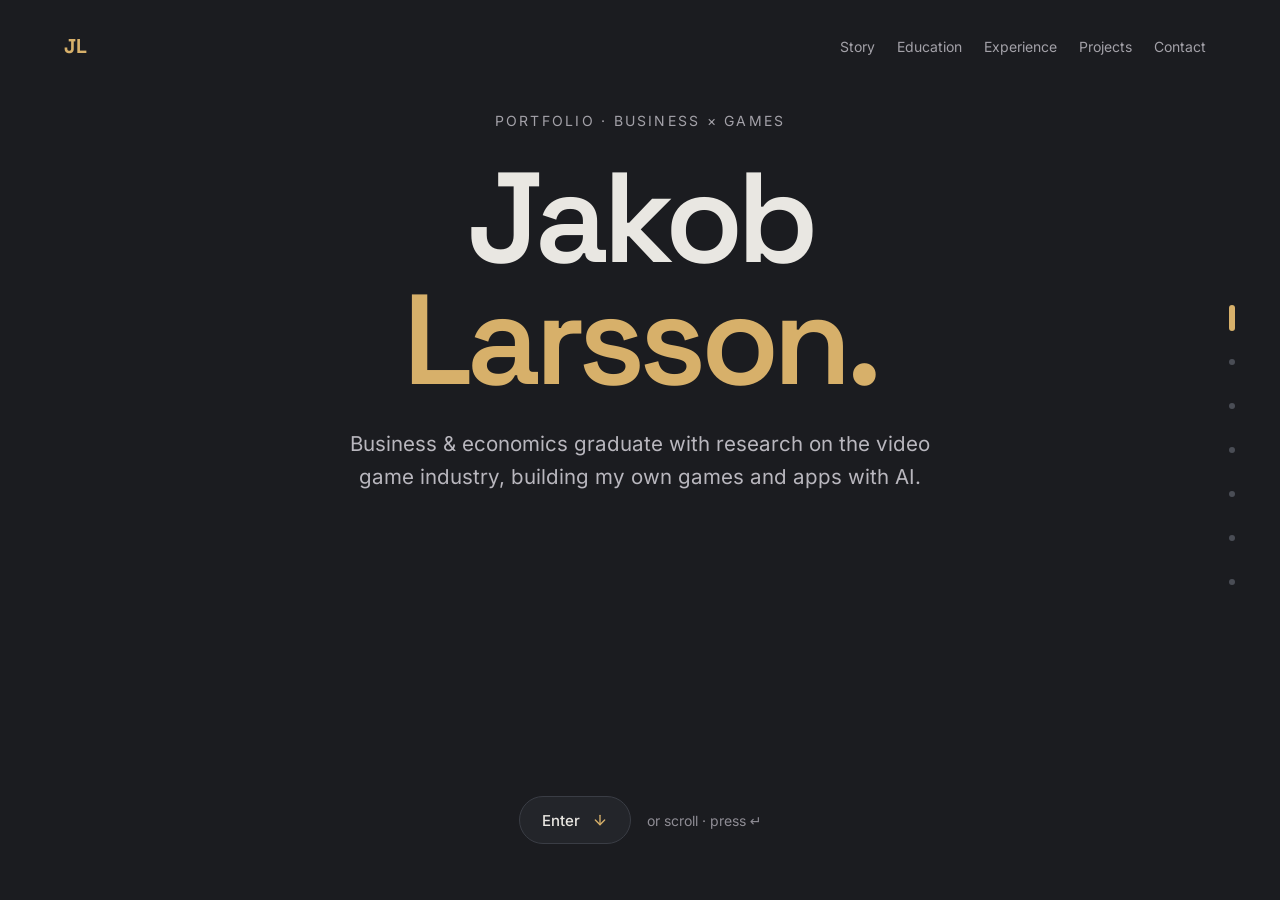
==== commit 4cd3f167: "deploy: publish runtime website" ====
--- a/portfolio.html
+++ b/portfolio.html
@@ -7,7 +7,7 @@
 <title>Jakob Larsson — Portfolio</title>
 <link rel="icon" href="data:,">
 <script>if(new URLSearchParams(location.search).get('from')==='game'||location.hash==='#from-game')document.documentElement.classList.add('from-game');</script>
-<link rel="stylesheet" href="./css/portfolio.css">
+<link rel="stylesheet" href="./css/portfolio.css?v=centered-layout">
 <script type="module" src="./js/portfolio.js"></script>
 </head>
 <body>
@@ -72,7 +72,7 @@
 <h1 style="margin: 0; font-family: 'Space Grotesk', sans-serif; font-weight: 600; font-size: clamp(56px, 10vw, 140px); line-height: .95; letter-spacing: -0.045em; color: #E9E7E2">Jakob<br><span style="color: #D7B06A">Larsson.</span></h1>
 <p style="margin: 0; max-width: 640px; font-size: clamp(17px, 1.6vw, 21px); line-height: 1.6; color: #B9B7BE">Business &amp; economics graduate with research on the video game industry, building my own games and apps with AI.</p>
 </div>
-<div style="margin-top: auto; padding-top: 48px; display: flex; align-items: center; gap: 16px; flex-wrap: wrap">
+<div class="pf-home-actions" style="margin-top: auto; padding-top: 48px; display: flex; align-items: center; gap: 16px; flex-wrap: wrap">
 <button class="pf-btn" data-next style="display: inline-flex; align-items: center; gap: 12px; min-height: 48px; padding: 0 22px; border-radius: 999px; border: 1px solid #3A3D45; background: #23252A; color: #E9E7E2; font-family: Inter, sans-serif; font-size: 15px; font-weight: 500; cursor: pointer; transition: border-color .25s">
 Enter
 <svg class="pf-bob" width="16" height="16" viewBox="0 0 24 24" fill="none" stroke="currentColor" stroke-width="2" stroke-linecap="round" stroke-linejoin="round" aria-hidden="true" style="color: #D7B06A"><path d="M12 5v14"></path><path d="m19 12-7 7-7-7"></path></svg>
@@ -361,7 +361,7 @@
 <span style="font-family: Silkscreen, monospace; font-size: 12px; letter-spacing: .08em; color: #8E8C94">The Story of Jakob → Portfolio</span>
 </div>
 
-<div style="flex: 1; display: flex; flex-direction: column; justify-content: center; gap: 30px; max-width: 920px; padding: 40px 0">
+<div class="gi-content" style="flex: 1; display: flex; flex-direction: column; justify-content: center; gap: 30px; max-width: 1100px; padding: 40px 0">
 <div class="gi-1" style="display: flex; flex-direction: column; gap: 14px">
 <span style="font-family: Silkscreen, monospace; font-size: 14px; letter-spacing: .14em; color: #D7B06A">Game complete<span class="gi-caret">_</span></span>
 <span class="gi-bar" style="display: block; width: 160px; height: 2px; background: #D7B06A"></span>
--- a/css/portfolio.css
+++ b/css/portfolio.css
@@ -112,18 +112,22 @@
 [hidden] { display: none !important; }
 button, a { -webkit-tap-highlight-color: transparent; }
 .pf-root { position: relative; width: 100%; height: var(--pf-height); overflow: hidden; background: #1b1c20; color: #e9e7e2; font-family: Inter, system-ui, sans-serif; }
-.pf-root > header { z-index: 3; }
+.pf-root > header { z-index: 3; max-width: 1440px; margin-inline: auto; }
 .pf-track { height: var(--pf-height); }
-.pf-track > section { height: var(--pf-height) !important; min-width: 0; overflow-x: hidden; overflow-y: auto; justify-content: flex-start !important; overscroll-behavior-y: contain; scrollbar-width: thin; scrollbar-color: #4a4d55 transparent; }
-.pf-reveal { flex-shrink: 0; margin-block: auto; }
-.pf-track section:first-child .pf-reveal { margin: 0; }
+.pf-track > section { height: var(--pf-height) !important; min-width: 0; overflow-x: hidden; overflow-y: auto; justify-content: flex-start !important; overscroll-behavior-y: contain; scrollbar-gutter: stable both-edges; scrollbar-width: thin; scrollbar-color: #4a4d55 transparent; }
+.pf-reveal { flex-shrink: 0; width: 100%; margin: auto; }
+#home .pf-reveal { margin-block: 0; align-items: center; text-align: center; }
+.pf-home-actions { justify-content: center; flex-shrink: 0; }
 .pf-dot[aria-current="true"] span { height: 26px !important; background: var(--pf-accent) !important; }
 .pf-nav[aria-current="true"] { color: #e9e7e2 !important; }
 .gi-root { display: none !important; height: var(--pf-height); overflow-y: auto; }
 .from-game .gi-root { display: flex !important; }
 .from-game:not(.intro-leaving) .pf-root { visibility: hidden; }
 .intro-leaving .gi-root { transform: translateY(-100%) !important; pointer-events: none; }
-.gi-root > div:nth-child(2) { flex-shrink: 0; }
+.gi-root > div { width: 100%; max-width: 1240px; margin-inline: auto; }
+.gi-content { flex-shrink: 0; align-items: center; text-align: center; }
+.gi-content .gi-1 { align-items: center; }
+.gi-content .gi-5 { justify-content: center; }
 .pf-modal { margin: auto; width: calc(100% - 48px); max-width: 1040px; max-height: calc(var(--pf-height) - 64px); padding: clamp(24px, 3.5vw, 44px); border-radius: 20px; background: #202227; color: #e9e7e2; border: 1px solid #33353c; font: 16px/1.65 Inter, system-ui, sans-serif; overscroll-behavior: contain; }
 .pf-modal::backdrop { background: #0c0d0fc7; backdrop-filter: blur(6px); }
 .pf-modal[open] { display: flex; flex-direction: column; gap: 28px; }
@@ -151,14 +155,14 @@
  .pf-root > header { padding: 12px 20px !important; gap: 0 12px !important; }
  .pf-root > header nav { gap: 0 !important; }
  .pf-root > header nav button { font-size: 12px !important; padding: 10px 7px !important; }
- .pf-track > section { padding: 124px 48px 32px 24px !important; }
+ .pf-track > section { padding: 124px 36px 32px !important; }
  .pf-track > section:first-child { padding-bottom: 40px !important; }
  .pf-track > section:first-child > div:last-child { padding-top: 28px !important; }
  .pf-root > div:not(.pf-track) { right: 0 !important; }
  .pf-dot { width: 32px !important; height: 36px !important; }
- .pf-doc { flex-basis: 250px !important; }
+ .pf-doc { flex-basis: 250px !important; min-width: min(240px, 100%) !important; }
  .gi-root { padding: 20px 24px 24px !important; }
- .gi-root > div:nth-child(2) { gap: 24px !important; padding: 32px 0 !important; }
+ .gi-content { gap: 24px !important; padding: 32px 0 !important; }
  .pf-modal { width: calc(100% - 24px); max-height: calc(var(--pf-height) - 24px); padding: 24px; }
  .project-heading { gap: 10px; }
  .screenshot-dialog { width: calc(100% - 20px); height: calc(var(--pf-height) - 24px); }
@@ -173,6 +177,6 @@
 .pf-nav[data-go="0"] { color: var(--pf-accent) !important; }
 /* Keep the ending message and its action visible on typical laptop heights. */
 @media (min-width: 701px) and (max-height: 800px) {
- .gi-root > div:nth-child(2) { max-width: 1100px !important; gap: 20px !important; padding: 24px 0 !important; }
+ .gi-content { gap: 20px !important; padding: 24px 0 !important; }
  .gi-root h1 { font-size: clamp(44px, 5.6vw, 76px) !important; }
 }
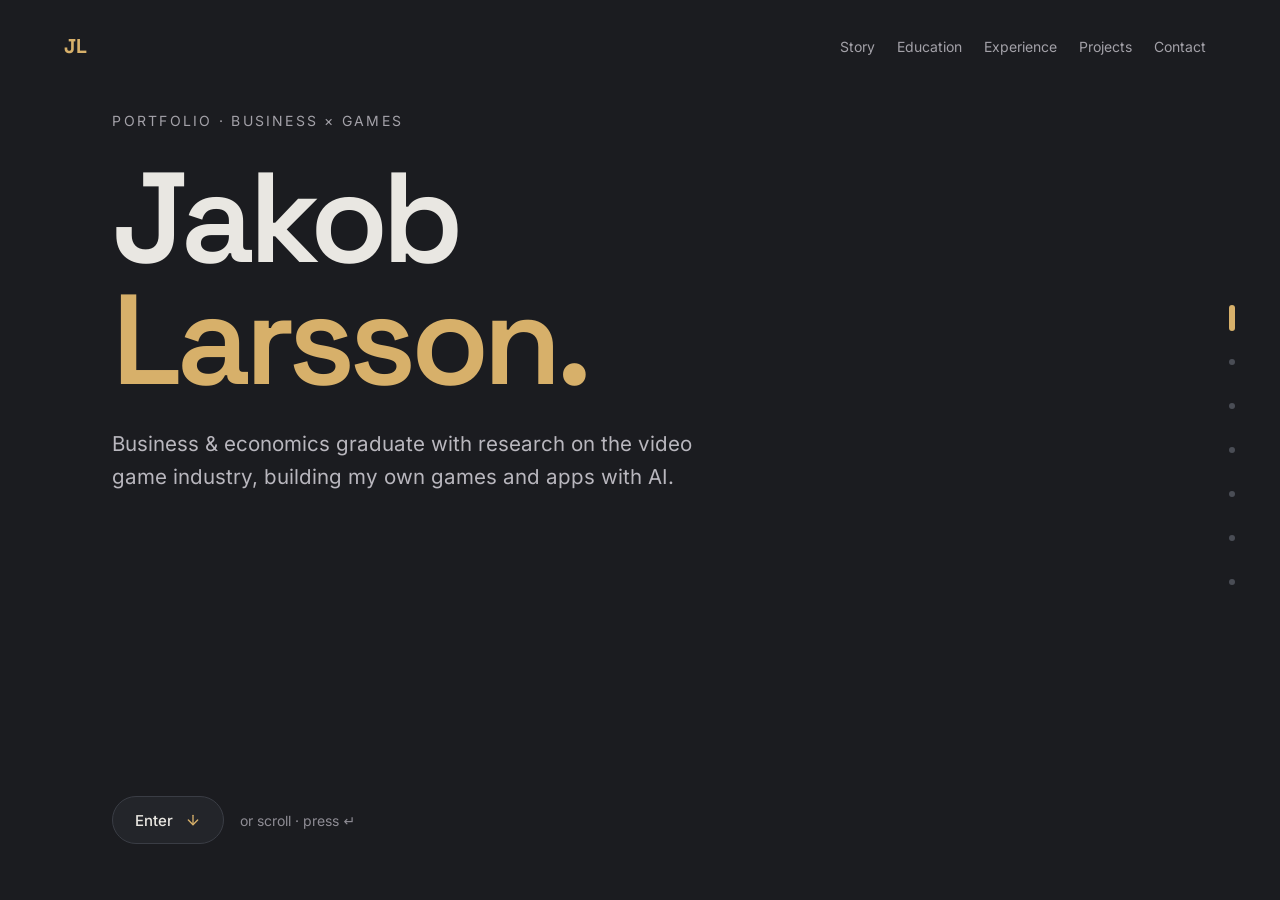
==== commit ba1ad421: "deploy: publish runtime website" ====
--- a/portfolio.html
+++ b/portfolio.html
@@ -7,7 +7,7 @@
 <title>Jakob Larsson — Portfolio</title>
 <link rel="icon" href="data:,">
 <script>if(new URLSearchParams(location.search).get('from')==='game'||location.hash==='#from-game')document.documentElement.classList.add('from-game');</script>
-<link rel="stylesheet" href="./css/portfolio.css?v=centered-layout">
+<link rel="stylesheet" href="./css/portfolio.css?v=left-home">
 <script type="module" src="./js/portfolio.js"></script>
 </head>
 <body>
@@ -67,7 +67,7 @@
 <!-- 0 · INTRO -->
 <section
 id="home" data-section="0" aria-label="Home" style="height: 100vh; box-sizing: border-box; display: flex; flex-direction: column; justify-content: center; padding: 112px clamp(24px, 8vw, 140px) 56px">
-<div class="pf-reveal" style="display: flex; flex-direction: column; gap: 28px; max-width: 980px; opacity: 1; transform: translateY(0px); transition: opacity .8s ease .35s, transform .8s ease .35s">
+<div class="pf-reveal" style="display: flex; flex-direction: column; gap: 28px; opacity: 1; transform: translateY(0px); transition: opacity .8s ease .35s, transform .8s ease .35s">
 <p style="margin: 0; font-size: 14px; letter-spacing: .16em; text-transform: uppercase; color: #A3A1A8">Portfolio · Business × Games</p>
 <h1 style="margin: 0; font-family: 'Space Grotesk', sans-serif; font-weight: 600; font-size: clamp(56px, 10vw, 140px); line-height: .95; letter-spacing: -0.045em; color: #E9E7E2">Jakob<br><span style="color: #D7B06A">Larsson.</span></h1>
 <p style="margin: 0; max-width: 640px; font-size: clamp(17px, 1.6vw, 21px); line-height: 1.6; color: #B9B7BE">Business &amp; economics graduate with research on the video game industry, building my own games and apps with AI.</p>
--- a/css/portfolio.css
+++ b/css/portfolio.css
@@ -116,8 +116,9 @@
 .pf-track { height: var(--pf-height); }
 .pf-track > section { height: var(--pf-height) !important; min-width: 0; overflow-x: hidden; overflow-y: auto; justify-content: flex-start !important; overscroll-behavior-y: contain; scrollbar-gutter: stable both-edges; scrollbar-width: thin; scrollbar-color: #4a4d55 transparent; }
 .pf-reveal { flex-shrink: 0; width: 100%; margin: auto; }
-#home .pf-reveal { margin-block: 0; align-items: center; text-align: center; }
-.pf-home-actions { justify-content: center; flex-shrink: 0; }
+#home .pf-reveal, .pf-home-actions { max-width: 1180px; }
+#home .pf-reveal { margin-block: 0; }
+.pf-home-actions { width: 100%; margin-inline: auto; flex-shrink: 0; }
 .pf-dot[aria-current="true"] span { height: 26px !important; background: var(--pf-accent) !important; }
 .pf-nav[aria-current="true"] { color: #e9e7e2 !important; }
 .gi-root { display: none !important; height: var(--pf-height); overflow-y: auto; }
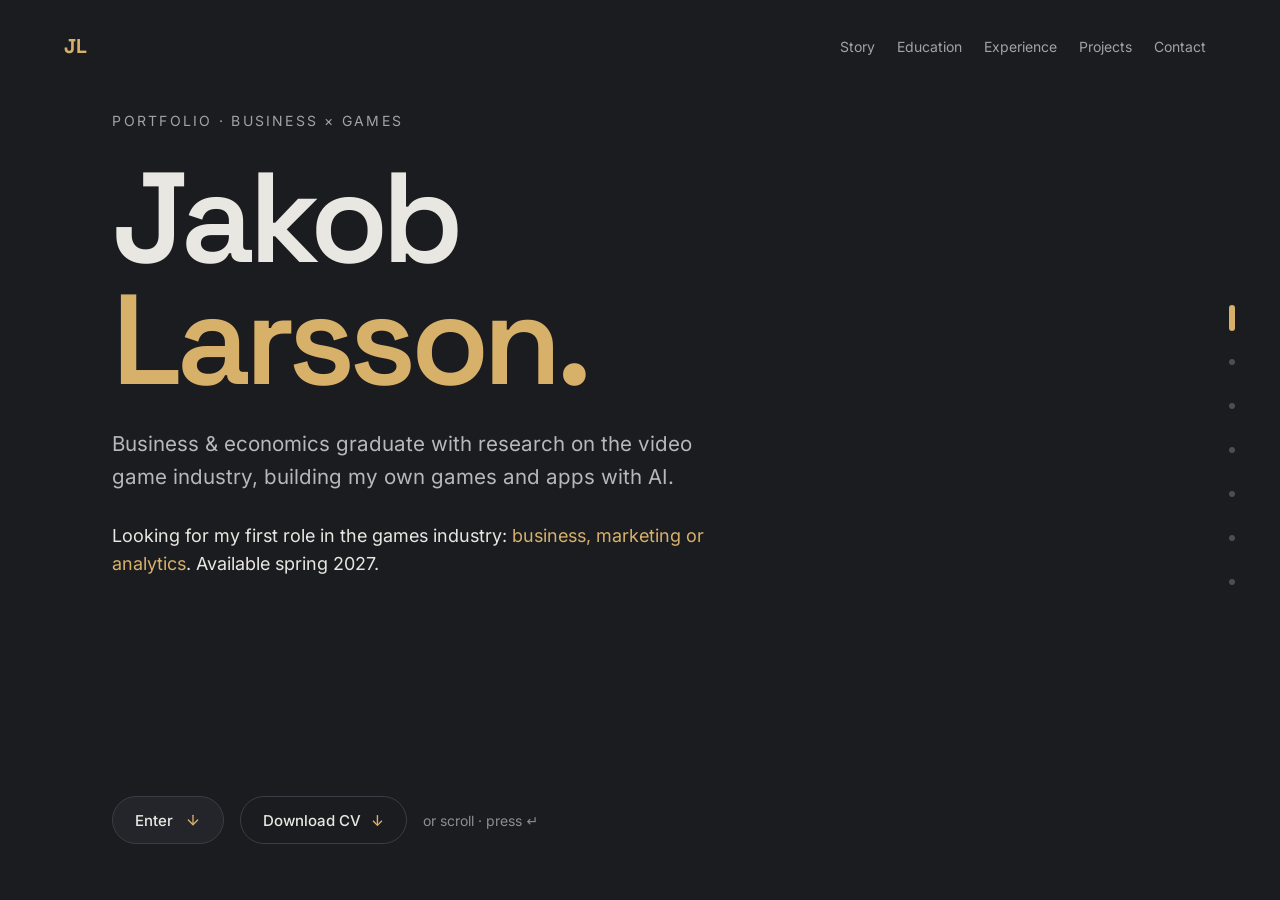
==== commit ae28c0da: "Portfolio: clearer hero, honest project status and labels - Hero states the target (first role in ga" ====
--- a/portfolio.html
+++ b/portfolio.html
@@ -71,12 +71,14 @@
 <p style="margin: 0; font-size: 14px; letter-spacing: .16em; text-transform: uppercase; color: #A3A1A8">Portfolio · Business × Games</p>
 <h1 style="margin: 0; font-family: 'Space Grotesk', sans-serif; font-weight: 600; font-size: clamp(56px, 10vw, 140px); line-height: .95; letter-spacing: -0.045em; color: #E9E7E2">Jakob<br><span style="color: #D7B06A">Larsson.</span></h1>
 <p style="margin: 0; max-width: 640px; font-size: clamp(17px, 1.6vw, 21px); line-height: 1.6; color: #B9B7BE">Business &amp; economics graduate with research on the video game industry, building my own games and apps with AI.</p>
+<p class="pf-hero-goal" style="margin: 0; max-width: 640px; font-size: clamp(16px, 1.4vw, 18px); line-height: 1.6; color: #E9E7E2">Looking for my first role in the games industry: <span style="color: #D7B06A">business, marketing or analytics</span>. Available spring 2027.</p>
 </div>
 <div class="pf-home-actions" style="margin-top: auto; padding-top: 48px; display: flex; align-items: center; gap: 16px; flex-wrap: wrap">
 <button class="pf-btn" data-next style="display: inline-flex; align-items: center; gap: 12px; min-height: 48px; padding: 0 22px; border-radius: 999px; border: 1px solid #3A3D45; background: #23252A; color: #E9E7E2; font-family: Inter, sans-serif; font-size: 15px; font-weight: 500; cursor: pointer; transition: border-color .25s">
 Enter
 <svg class="pf-bob" width="16" height="16" viewBox="0 0 24 24" fill="none" stroke="currentColor" stroke-width="2" stroke-linecap="round" stroke-linejoin="round" aria-hidden="true" style="color: #D7B06A"><path d="M12 5v14"></path><path d="m19 12-7 7-7-7"></path></svg>
 </button>
+<a class="pf-btn" href="./assets/docs/jakob-larsson-cv.pdf" style="display: inline-flex; align-items: center; gap: 10px; min-height: 48px; padding: 0 22px; border-radius: 999px; border: 1px solid #3A3D45; background: transparent; color: #E9E7E2; font-family: Inter, sans-serif; font-size: 15px; font-weight: 500; text-decoration: none; transition: border-color .25s">Download CV <span aria-hidden="true" style="color: #D7B06A">↓</span></a>
 <span style="font-size: 14px; color: #8E8C94">or scroll · press ↵</span>
 </div>
 </section>
@@ -207,7 +209,7 @@
 </div>
 <div style="display: flex; flex-wrap: wrap; gap: 10px 28px; font-size: 13px; line-height: 1.5">
 <span style="display: flex; flex-direction: column; gap: 2px"><span style="color: #8E8C94">Co-author</span><span style="color: #D3D1D6">Axel Abrahamsson</span></span>
-<span style="display: flex; flex-direction: column; gap: 2px"><span style="color: #8E8C94">Method</span><span style="color: #D3D1D6">10 industry interviews</span></span>
+<span style="display: flex; flex-direction: column; gap: 2px"><span style="color: #8E8C94">Method</span><span style="color: #D3D1D6">10 interviews with Nordic game companies</span></span>
 <span style="display: flex; flex-direction: column; gap: 2px"><span style="color: #8E8C94">Theory</span><span style="color: #D3D1D6">I-R framework · Localization</span></span>
 <span style="display: flex; flex-direction: column; gap: 2px"><span style="color: #8E8C94">Published</span><span style="color: #D3D1D6">Spring 2026</span></span>
 </div>
@@ -225,19 +227,19 @@
 <p style="margin: 0; font-size: 14px; letter-spacing: .16em; text-transform: uppercase; color: #D7B06A">04 — Experience</p>
 <h2 style="margin: 0; font-family: 'Space Grotesk', sans-serif; font-weight: 600; font-size: clamp(36px, 4.6vw, 60px); line-height: 1.05; letter-spacing: -0.03em">From analysis <span style="color: #D7B06A">to execution.</span></h2>
 </div>
-<p style="margin: 0; font-size: 16px; line-height: 1.7; color: #B9B7BE">My experience spans business consulting projects, sales, administration and operational monitoring. Across these roles, I’ve worked with market research, strategic recommendations, customer relationships and practical problem-solving.</p>
+<p style="margin: 0; font-size: 16px; line-height: 1.7; color: #B9B7BE">My experience spans course projects with real companies, sales, administration and operational monitoring. Across these roles, I’ve worked with market research, strategic recommendations, customer relationships and practical problem-solving.</p>
 </div>
 <div style="display: grid; grid-template-columns: repeat(auto-fit, minmax(min(100%, 300px), 1fr)); gap: clamp(32px, 5vw, 72px)">
 <div style="display: flex; flex-direction: column">
 <span style="font-size: 13px; letter-spacing: .08em; text-transform: uppercase; color: #8E8C94; padding-bottom: 12px">Selected business projects</span>
 <div style="display: flex; flex-direction: column; gap: 6px; padding: 18px 0; border-top: 1px solid #2E3036">
 <span style="font-size: 17px; font-weight: 600">Product Launch Campaign — Breakthru Beverage</span>
-<span style="font-size: 13px; color: #D7B06A">University consulting project · 2025</span>
+<span style="font-size: 13px; color: #D7B06A">Course project for Breakthru Beverage · University of South Carolina · 2025</span>
 <span style="font-size: 15px; line-height: 1.6; color: #B9B7BE">Analyzed target customers and competitive positioning for a new product launch in South Carolina. Developed a marketing campaign and presented go-to-market recommendations based on local market conditions.</span>
 </div>
 <div style="display: flex; flex-direction: column; gap: 6px; padding: 18px 0; border-top: 1px solid #2E3036; border-bottom: 1px solid #2E3036">
 <span style="font-size: 17px; font-weight: 600">Risk Management Analysis — University of South Carolina</span>
-<span style="font-size: 13px; color: #D7B06A">University consulting project · 2025</span>
+<span style="font-size: 13px; color: #D7B06A">Course project · University of South Carolina · 2025</span>
 <span style="font-size: 15px; line-height: 1.6; color: #B9B7BE">Led a risk assessment project for a university building, coordinating the analysis and delivering a written report with recommendations.</span>
 </div>
 </div>
@@ -277,6 +279,7 @@
 <img loading="lazy" decoding="async" src="./assets/portfolio/roblox-class-lineup.webp" alt="" style="display: block; width: 100%; aspect-ratio: 16 / 9; object-fit: cover; object-position: center top; background: #2A2C32; border-bottom: 1px solid #2E3036">
 <span style="display: flex; flex-direction: column; gap: 8px; padding: 20px 22px 22px">
 <span style="font-size: 13px; color: #8E8C94">Multiplayer RPG prototype · Roblox Studio</span>
+<span class="pf-status">In development · Not released</span>
 <span style="font-family: 'Space Grotesk', sans-serif; font-size: 22px; font-weight: 600; letter-spacing: -0.02em; line-height: 1.2">Roblox Dungeon Crawler</span>
 <span style="font-size: 14px; line-height: 1.6; color: #B9B7BE">A co-op dungeon crawler built around distinct combat roles and challenging bosses.</span>
 <span style="padding-top: 6px; font-size: 14px; font-weight: 500; color: #D7B06A">See more <span class="pf-arrow">→</span></span>
@@ -287,6 +290,7 @@
 <img loading="lazy" decoding="async" src="./assets/portfolio/story-start.webp" alt="" style="display: block; width: 100%; aspect-ratio: 16 / 9; object-fit: cover; object-position: center top; background: #2A2C32; border-bottom: 1px solid #2E3036">
 <span style="display: flex; flex-direction: column; gap: 8px; padding: 20px 22px 22px">
 <span style="font-size: 13px; color: #8E8C94">Interactive CV game · JavaScript</span>
+<span class="pf-status">Playable</span>
 <span style="font-family: 'Space Grotesk', sans-serif; font-size: 22px; font-weight: 600; letter-spacing: -0.02em; line-height: 1.2">The Story of Jakob</span>
 <span style="font-size: 14px; line-height: 1.6; color: #B9B7BE">A browser platformer that turns my education and experience into a playable story.</span>
 <span style="padding-top: 6px; font-size: 14px; font-weight: 500; color: #D7B06A">See more <span class="pf-arrow">→</span></span>
@@ -297,6 +301,7 @@
 <img loading="lazy" decoding="async" src="./assets/portfolio/day-by-day-today.webp" alt="" style="display: block; width: 100%; aspect-ratio: 16 / 9; object-fit: cover; object-position: center top; background: #2A2C32; border-bottom: 1px solid #2E3036">
 <span style="display: flex; flex-direction: column; gap: 8px; padding: 20px 22px 22px">
 <span style="font-size: 13px; color: #8E8C94">Personal planning web app</span>
+<span class="pf-status">Personal tool · Not public</span>
 <span style="font-family: 'Space Grotesk', sans-serif; font-size: 22px; font-weight: 600; letter-spacing: -0.02em; line-height: 1.2">Day by Day</span>
 <span style="font-size: 14px; line-height: 1.6; color: #B9B7BE">Exploring how AI and automation can simplify everyday planning.</span>
 <span style="padding-top: 6px; font-size: 14px; font-weight: 500; color: #D7B06A">See more <span class="pf-arrow">→</span></span>
@@ -307,6 +312,7 @@
 <img loading="lazy" decoding="async" src="./assets/portfolio/formation-battlefield.webp" alt="" style="display: block; width: 100%; aspect-ratio: 16 / 9; object-fit: cover; object-position: center top; background: #2A2C32; border-bottom: 1px solid #2E3036">
 <span style="display: flex; flex-direction: column; gap: 8px; padding: 20px 22px 22px">
 <span style="font-size: 13px; color: #8E8C94">Tower defense game · Godot</span>
+<span class="pf-status">Early prototype · Not released</span>
 <span style="font-family: 'Space Grotesk', sans-serif; font-size: 22px; font-weight: 600; letter-spacing: -0.02em; line-height: 1.2">Formation Defense</span>
 <span style="font-size: 14px; line-height: 1.6; color: #B9B7BE">A strategy prototype built around troop formations, classes and abilities.</span>
 <span style="padding-top: 6px; font-size: 14px; font-weight: 500; color: #D7B06A">See more <span class="pf-arrow">→</span></span>
@@ -387,7 +393,7 @@
 
 </div>
 <dialog id="project-dialog" class="pf-modal" aria-labelledby="project-title">
-<div class="project-heading"><div><p id="project-kind" class="eyebrow"></p><h2 id="project-title"></h2><div id="project-description"></div></div><button class="pf-btn circle" data-close-project aria-label="Close project">×</button></div>
+<div class="project-heading"><div><p id="project-kind" class="eyebrow"></p><span id="project-status" class="pf-status"></span><h2 id="project-title"></h2><div id="project-description"></div></div><button class="pf-btn circle" data-close-project aria-label="Close project">×</button></div>
 <div id="project-shots" class="project-shots"></div>
 <p class="gallery-hint">Click a screenshot to enlarge it.</p>
 <footer class="project-footer"><a id="play-game" class="pf-btn" href="./index.html" hidden>Play The Story of Jakob ↗</a><span>Esc to close</span></footer>
--- a/css/portfolio.css
+++ b/css/portfolio.css
@@ -181,3 +181,7 @@
  .gi-content { gap: 20px !important; padding: 24px 0 !important; }
  .gi-root h1 { font-size: clamp(44px, 5.6vw, 76px) !important; }
 }
+
+/* Honest project status tag (cards + project dialog). */
+.pf-status { align-self: flex-start; display: inline-block; padding: 4px 10px; border-radius: 999px; border: 1px solid #3A3D45; font-size: 12px; line-height: 1.4; letter-spacing: .02em; color: #D3D1D6; }
+.project-heading .pf-status { margin-bottom: 14px; }
